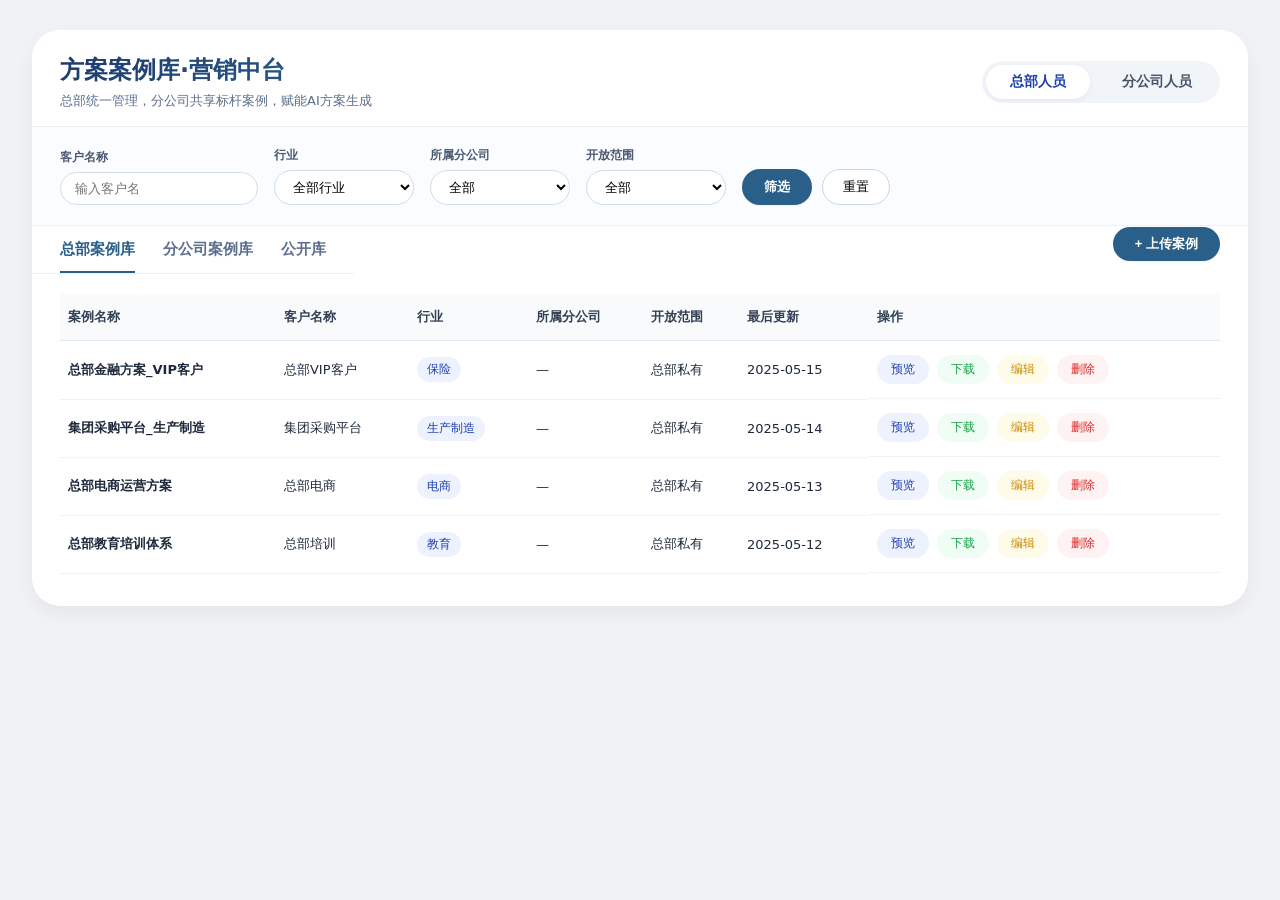
==== prototypes/AnLiKu.html @ 11ce0bb9 "Add files via upload" ====
<!DOCTYPE html>
<html lang="zh-CN">
<head>
    <meta charset="UTF-8">
    <meta name="viewport" content="width=device-width, initial-scale=1.0, user-scalable=no">
    <title>云商通 · 案例库管理后台</title>
    <style>
        * {
            margin: 0;
            padding: 0;
            box-sizing: border-box;
        }

        body {
            background: #f0f2f6;
            font-family: 'Inter', system-ui, -apple-system, 'Segoe UI', Roboto, sans-serif;
            padding: 30px 32px;
            color: #1e293b;
        }

        /* 主容器 */
        .case-container {
            max-width: 1600px;
            margin: 0 auto;
            background: white;
            border-radius: 28px;
            box-shadow: 0 8px 20px rgba(0,0,0,0.05);
            overflow: hidden;
        }

        /* 头部 */
        .header {
            padding: 24px 28px 16px 28px;
            border-bottom: 1px solid #e9edf2;
            display: flex;
            justify-content: space-between;
            align-items: center;
            flex-wrap: wrap;
            gap: 16px;
            background: #ffffff;
        }

        .title-section h1 {
            font-size: 24px;
            font-weight: 700;
            background: linear-gradient(135deg, #1f3a6b, #2a5f8a);
            background-clip: text;
            -webkit-background-clip: text;
            color: transparent;
        }
        .title-section p {
            font-size: 13px;
            color: #5b6e8c;
            margin-top: 6px;
        }

        /* 角色切换 */
        .role-switch {
            background: #f1f5f9;
            border-radius: 60px;
            padding: 4px;
            display: flex;
            gap: 8px;
        }
        .role-btn {
            border: none;
            background: transparent;
            padding: 8px 24px;
            border-radius: 40px;
            font-weight: 600;
            font-size: 14px;
            cursor: pointer;
            transition: 0.2s;
            color: #475569;
        }
        .role-btn.active {
            background: white;
            color: #1e40af;
            box-shadow: 0 2px 6px rgba(0,0,0,0.05);
        }

        /* 筛选栏 */
        .filter-bar {
            padding: 20px 28px;
            background: #fafcff;
            border-bottom: 1px solid #eef2f8;
            display: flex;
            flex-wrap: wrap;
            gap: 16px;
            align-items: flex-end;
        }
        .filter-group {
            display: flex;
            flex-direction: column;
            gap: 6px;
            min-width: 140px;
        }
        .filter-group label {
            font-size: 12px;
            font-weight: 600;
            color: #4a5a72;
        }
        select, input, .filter-group .mock-select {
            background: white;
            border: 1px solid #cfdde6;
            border-radius: 20px;
            padding: 8px 14px;
            font-size: 13px;
            outline: none;
            cursor: pointer;
        }
        .btn-primary {
            background: #2a5f8a;
            border: none;
            border-radius: 40px;
            padding: 8px 22px;
            color: white;
            font-weight: 600;
            font-size: 13px;
            cursor: pointer;
            transition: 0.2s;
            box-shadow: 0 1px 2px rgba(0,0,0,0.05);
        }
        .btn-primary:hover {
            background: #1f4a6e;
        }
        .btn-outline {
            background: white;
            border: 1px solid #cbd5e1;
            border-radius: 40px;
            padding: 8px 20px;
            font-weight: 500;
            cursor: pointer;
        }

        /* 操作按钮样式 */
        .action-buttons {
            display: flex;
            gap: 8px;
            flex-wrap: wrap;
        }
        .action-btn {
            padding: 6px 14px;
            border-radius: 16px;
            font-size: 12px;
            font-weight: 500;
            border: none;
            cursor: pointer;
            transition: 0.15s;
        }
        .action-btn-preview {
            background: #eef2ff;
            color: #1e40af;
        }
        .action-btn-preview:hover {
            background: #e0e7ff;
        }
        .action-btn-download {
            background: #f0fdf4;
            color: #16a34a;
        }
        .action-btn-download:hover {
            background: #dcfce7;
        }
        .action-btn-edit {
            background: #fefce8;
            color: #ca8a04;
        }
        .action-btn-edit:hover {
            background: #fef9c3;
        }
        .action-btn-delete {
            background: #fef2f2;
            color: #dc2626;
        }
        .action-btn-delete:hover {
            background: #fee2e2;
        }

        /* 库标签导航 */
        .library-tabs {
            padding: 0 28px;
            display: flex;
            gap: 28px;
            border-bottom: 1px solid #eef2f8;
            background: white;
        }
        .lib-tab {
            padding: 14px 0 12px;
            font-weight: 600;
            font-size: 15px;
            color: #5d6f8f;
            cursor: pointer;
            border-bottom: 2px solid transparent;
        }
        .lib-tab.active {
            color: #2a5f8a;
            border-bottom-color: #2a5f8a;
        }

        /* 分公司多选下拉sheet (简化的下拉面板) */
        .branch-multiselect {
            position: relative;
            min-width: 180px;
        }
        .branch-dropdown-btn {
            background: white;
            border: 1px solid #cfdde6;
            border-radius: 20px;
            padding: 8px 12px;
            display: flex;
            justify-content: space-between;
            align-items: center;
            cursor: pointer;
            font-size: 13px;
        }
        .branch-panel {
            position: absolute;
            top: 42px;
            left: 0;
            background: white;
            border: 1px solid #e2e8f0;
            border-radius: 16px;
            box-shadow: 0 8px 20px rgba(0,0,0,0.1);
            width: 200px;
            z-index: 100;
            display: none;
            padding: 12px;
        }
        .branch-panel.show {
            display: block;
        }
        .branch-option {
            display: flex;
            align-items: center;
            gap: 8px;
            margin-bottom: 10px;
            font-size: 13px;
        }

        /* 案例表格 */
        .case-table-wrapper {
            padding: 20px 28px 32px;
            overflow-x: auto;
        }
        table {
            width: 100%;
            border-collapse: collapse;
            font-size: 13px;
        }
        th {
            text-align: left;
            padding: 14px 8px;
            background: #f8fafc;
            color: #334155;
            font-weight: 600;
            border-bottom: 1px solid #e2e8f0;
        }
        td {
            padding: 14px 8px;
            border-bottom: 1px solid #f0f2f5;
            vertical-align: middle;
        }
        .case-name {
            font-weight: 600;
            color: #1e293b;
        }
        .tag {
            background: #eef2ff;
            color: #1e40af;
            border-radius: 20px;
            padding: 4px 10px;
            font-size: 12px;
            display: inline-block;
            white-space: nowrap;
        }
        .action-icons button {
            background: none;
            border: none;
            cursor: pointer;
            margin-right: 12px;
            font-size: 18px;
            transition: 0.1s;
        }
        .upload-overwrite {
            color: #2c6e2c;
        }
        .empty-row {
            text-align: center;
            padding: 40px;
            color: #8ba0bc;
        }

        /* 模态框 (上传/编辑案例) */
        .modal {
            position: fixed;
            top: 0;
            left: 0;
            width: 100%;
            height: 100%;
            background: rgba(0,0,0,0.4);
            backdrop-filter: blur(3px);
            display: flex;
            align-items: center;
            justify-content: center;
            z-index: 1000;
            visibility: hidden;
            opacity: 0;
            transition: 0.2s;
        }
        .modal.show {
            visibility: visible;
            opacity: 1;
        }
        .modal-content {
            background: white;
            width: 540px;
            max-width: 90%;
            border-radius: 32px;
            padding: 28px 30px;
            box-shadow: 0 30px 40px rgba(0,0,0,0.2);
        }
        .modal-content h3 {
            font-size: 22px;
            margin-bottom: 20px;
        }
        .form-row {
            margin-bottom: 20px;
        }
        .form-row label {
            display: block;
            font-weight: 600;
            margin-bottom: 6px;
            font-size: 13px;
        }
        .form-row input, .form-row select, .form-row textarea {
            width: 100%;
            padding: 10px 14px;
            border: 1px solid #cfdde6;
            border-radius: 24px;
            font-size: 14px;
        }
        .radio-group {
            display: flex;
            gap: 20px;
            margin-top: 6px;
        }
        .modal-buttons {
            display: flex;
            gap: 12px;
            justify-content: flex-end;
            margin-top: 24px;
        }
        .file-info {
            font-size: 12px;
            color: #4b6b8f;
            margin-top: 6px;
        }
    </style>
</head>
<body>
<div class="case-container">
    <!-- 头部 & 角色切换 -->
    <div class="header">
        <div class="title-section">
            <h1>方案案例库·营销中台</h1>
            <p>总部统一管理，分公司共享标杆案例，赋能AI方案生成</p>
        </div>
        <div class="role-switch" id="roleSwitch">
            <button class="role-btn active" data-role="headquarters">总部人员</button>
            <button class="role-btn" data-role="branch">分公司人员</button>
        </div>
    </div>

    <!-- 筛选栏 -->
    <div class="filter-bar">
        <div class="filter-group">
            <label>客户名称</label>
            <input type="text" id="filterCustomer" placeholder="输入客户名" autocomplete="off">
        </div>
        <div class="filter-group">
            <label>行业</label>
            <select id="filterIndustry">
                <option value="">全部行业</option>
                <option value="生产制造">生产制造</option>
                <option value="商超百购">商超百购</option>
                <option value="电商">电商</option>
                <option value="零售">零售</option>
                <option value="餐饮">餐饮</option>
                <option value="保险">保险</option>
                <option value="教育">教育</option>
                <option value="自助设备">自助设备</option>
                <option value="其他">其他</option>
            </select>
        </div>
        <div class="filter-group">
            <label>所属分公司</label>
            <select id="filterBranch">
                <option value="">全部</option>
                <option>江苏分公司</option><option>浙江分公司</option><option>广东分公司</option><option>北京分公司</option>
            </select>
        </div>
        <div class="filter-group">
            <label>开放范围</label>
            <select id="filterScope">
                <option value="">全部</option>
                <option>总部私有</option><option>分公司私有</option><option>公开库</option>
            </select>
        </div>
        <div style="display: flex; gap: 10px;">
            <button class="btn-primary" id="searchBtn">筛选</button>
            <button class="btn-outline" id="resetFilterBtn">重置</button>
        </div>
    </div>

    <!-- 库选项卡 + 上传按钮 -->
    <div style="display: flex; justify-content: space-between; align-items: center; padding-right: 28px;">
        <div class="library-tabs" id="libraryTabs">
            <div class="lib-tab active" id="headquartersLibTab" data-lib="headquarters_lib">总部案例库</div>
            <div class="lib-tab" id="branchLibTab" data-lib="branch_lib">分公司案例库</div>
            <div class="lib-tab" id="publicLibTab" data-lib="public_lib">公开库</div>
        </div>
        <button class="btn-primary" id="uploadCaseBtn" style="margin-bottom: 12px;">+ 上传案例</button>
    </div>

    <!-- 分公司多选快捷指示器 (仅当选择分公司库时显示) -->
    <div id="branchSelectorWrapper" style="padding: 0 28px 10px 28px; display: none;">
        <div class="branch-multiselect">
            <div class="branch-dropdown-btn" id="branchDropdownBtn">选择分公司 (多选) ▼</div>
            <div class="branch-panel" id="branchPanel">
                <div class="branch-option"><input type="checkbox" value="江苏分公司"> 江苏分公司</div>
                <div class="branch-option"><input type="checkbox" value="浙江分公司"> 浙江分公司</div>
                <div class="branch-option"><input type="checkbox" value="广东分公司"> 广东分公司</div>
                <div class="branch-option"><input type="checkbox" value="北京分公司"> 北京分公司</div>
                <button id="confirmBranchSelect" style="margin-top: 8px; width:100%; background:#eef2ff; border:none; border-radius:20px; padding:6px;">确定</button>
            </div>
        </div>
    </div>

    <!-- 案例表格 -->
    <div class="case-table-wrapper">
        <table id="caseTable">
            <thead>
            <tr><th>案例名称</th><th>客户名称</th><th>行业</th><th>所属分公司</th><th>开放范围</th><th>最后更新</th><th>操作</th></tr>
            </thead>
            <tbody id="caseTableBody">
            <tr><td colspan="7" class="empty-row">加载案例数据...</td></tr>
            </tbody>
        </table>
    </div>
</div>

<!-- 上传/编辑模态框 -->
<div id="caseModal" class="modal">
    <div class="modal-content">
        <h3 id="modalTitle">上传新案例</h3>
        <div class="form-row">
            <label>选择案例文件 (PPT/PDF/DOC)</label>
            <input type="file" id="caseFile" accept=".pptx,.pdf,.docx">
            <div class="file-info" id="fileStatus">未选择文件</div>
        </div>
        <div class="form-row"><label>客户名称 *</label><input id="caseCustomer" placeholder="例: 百步印社"></div>
        <div class="form-row"><label>行业 *</label><select id="caseIndustry"><option value="生产制造">生产制造</option><option value="商超百购">商超百购</option><option value="电商">电商</option><option value="零售">零售</option><option value="餐饮">餐饮</option><option value="保险">保险</option><option value="教育">教育</option><option value="自助设备">自助设备</option><option value="其他">其他</option></select></div>
        <div class="form-row"><label>开放范围</label>
            <div class="radio-group" id="scopeRadioGroup"><label><input type="radio" name="scope" value="headquarters_private"> 总部私有</label><label><input type="radio" name="scope" value="branch_private"> 分公司私有</label><label><input type="radio" name="scope" value="public"> 公开库</label></div>
        </div>
        <div class="form-row" id="branchField" style="display:none;"><label>所属分公司</label><select id="caseBranch"><option value="">总部(无分公司)</option><option>江苏分公司</option><option>浙江分公司</option><option>广东分公司</option><option>北京分公司</option></select></div>
        <div class="form-row" id="branchScopeHint" style="font-size:12px; color:#a85555; display:none;">* 分公司私有需选择具体分公司</div>
        <div class="modal-buttons"><button class="btn-outline" id="closeModalBtn">取消</button><button class="btn-primary" id="saveCaseBtn">保存案例</button></div>
    </div>
</div>

<script>
    // ---------- 模拟案例库数据 ----------
    let cases = [
        // 总部私有案例
        { id: "c1", name: "总部金融方案_VIP客户", customer: "总部VIP客户", industry: "保险", branch: "", scope: "headquarters_private", fileRef: "file1", updated: "2025-05-15" },
        { id: "c2", name: "集团采购平台_生产制造", customer: "集团采购平台", industry: "生产制造", branch: "", scope: "headquarters_private", fileRef: "file2", updated: "2025-05-14" },
        { id: "c3", name: "总部电商运营方案", customer: "总部电商", industry: "电商", branch: "", scope: "headquarters_private", fileRef: "file3", updated: "2025-05-13" },
        { id: "c4", name: "总部教育培训体系", customer: "总部培训", industry: "教育", branch: "", scope: "headquarters_private", fileRef: "file4", updated: "2025-05-12" },
        
        // 江苏分公司私有案例
        { id: "c5", name: "百步印社_自助设备", customer: "百步印社", industry: "自助设备", branch: "江苏分公司", scope: "branch_private", fileRef: "file5", updated: "2025-05-10" },
        { id: "c6", name: "南京美食城_餐饮", customer: "南京美食城", industry: "餐饮", branch: "江苏分公司", scope: "branch_private", fileRef: "file6", updated: "2025-05-09" },
        { id: "c7", name: "苏州超市连锁_商超百购", customer: "苏州超市连锁", industry: "商超百购", branch: "江苏分公司", scope: "branch_private", fileRef: "file7", updated: "2025-05-08" },
        
        // 浙江分公司私有案例
        { id: "c8", name: "拉布布菜市场_餐饮", customer: "拉布布菜市场", industry: "餐饮", branch: "浙江分公司", scope: "branch_private", fileRef: "file8", updated: "2025-05-07" },
        { id: "c9", name: "杭州新零售体验店", customer: "杭州新零售", industry: "零售", branch: "浙江分公司", scope: "branch_private", fileRef: "file9", updated: "2025-05-06" },
        { id: "c10", name: "宁波电商产业园", customer: "宁波电商园", industry: "电商", branch: "浙江分公司", scope: "branch_private", fileRef: "file10", updated: "2025-05-05" },
        
        // 广东分公司私有案例
        { id: "c11", name: "深圳科技孵化器_其他", customer: "深圳孵化器", industry: "其他", branch: "广东分公司", scope: "branch_private", fileRef: "file11", updated: "2025-05-11" },
        { id: "c12", name: "广州连锁便利店", customer: "广州便利店", industry: "零售", branch: "广东分公司", scope: "branch_private", fileRef: "file12", updated: "2025-05-10" },
        
        // 北京分公司私有案例
        { id: "c13", name: "北京教育培训机构", customer: "北京教育", industry: "教育", branch: "北京分公司", scope: "branch_private", fileRef: "file13", updated: "2025-05-14" },
        { id: "c14", name: "北京保险代理公司", customer: "北京保险", industry: "保险", branch: "北京分公司", scope: "branch_private", fileRef: "file14", updated: "2025-05-13" },
        
        // 公开库案例
        { id: "c15", name: "王力云店_零售", customer: "王力云店", industry: "零售", branch: "", scope: "public", fileRef: "file15", updated: "2025-05-08" },
        { id: "c16", name: "智橙便利店_零售", customer: "智橙便利店", industry: "零售", branch: "广东分公司", scope: "public", fileRef: "file16", updated: "2025-05-14" },
        { id: "c17", name: "全国餐饮连锁方案", customer: "全国餐饮", industry: "餐饮", branch: "", scope: "public", fileRef: "file17", updated: "2025-05-12" },
        { id: "c18", name: "通用商超解决方案", customer: "通用商超", industry: "商超百购", branch: "", scope: "public", fileRef: "file18", updated: "2025-05-11" },
        { id: "c19", name: "电商平台通用方案", customer: "电商平台", industry: "电商", branch: "", scope: "public", fileRef: "file19", updated: "2025-05-09" },
        { id: "c20", name: "自助设备标准方案", customer: "自助设备", industry: "自助设备", branch: "", scope: "public", fileRef: "file20", updated: "2025-05-07" }
    ];
    let currentRole = "headquarters";   // headquarters / branch
    let currentLib = "headquarters_lib"; // headquarters_lib, branch_lib, public_lib
    let selectedBranches = [];  // 分公司多选 (仅当库视图为分公司库时使用)

    // 辅助: 判断案例在当前角色+库+筛选条件下是否可见
    function isCaseVisible(c) {
        // 根据当前选中的库类型 (总部库/分公司库/公开库)
        if (currentLib === "headquarters_lib") {
            if (c.scope !== "headquarters_private") return false;
            // 总部人员可以看到总部私有案例；分公司人员看总部私有需额外？总部私有仅总部可见
            if (currentRole !== "headquarters") return false;
        }
        else if (currentLib === "branch_lib") {
            if (c.scope !== "branch_private") return false;
            // 如果是总部人员查看分公司库：展示所有 branch_private 案例；
            // 如果是分公司人员查看分公司库：仅显示所属分公司匹配且branch_private案例
            if (currentRole === "branch") {
                // 模拟当前登录分公司为江苏分公司（demo演示固定为江苏）
                const userBranch = "江苏分公司";
                if (c.branch !== userBranch) return false;
            } else {
                // 总部人员查看分公司库时，还要通过多选分公司筛选
                if (selectedBranches.length > 0 && !selectedBranches.includes(c.branch)) return false;
            }
        }
        else if (currentLib === "public_lib") {
            if (c.scope !== "public") return false;
        }
        // 额外的筛选条件
        const filterCustomer = document.getElementById('filterCustomer').value.trim().toLowerCase();
        if (filterCustomer && !c.customer.toLowerCase().includes(filterCustomer)) return false;
        const industryFilter = document.getElementById('filterIndustry').value;
        if (industryFilter && c.industry !== industryFilter) return false;
        const branchFilter = document.getElementById('filterBranch').value;
        if (branchFilter && c.branch !== branchFilter) return false;
        const scopeFilter = document.getElementById('filterScope').value;
        if (scopeFilter === "总部私有" && c.scope !== "headquarters_private") return false;
        if (scopeFilter === "分公司私有" && c.scope !== "branch_private") return false;
        if (scopeFilter === "公开库" && c.scope !== "public") return false;
        return true;
    }

    function renderTable() {
        const filtered = cases.filter(isCaseVisible);
        const tbody = document.getElementById('caseTableBody');
        if (filtered.length === 0) {
            tbody.innerHTML = '<tr><td colspan="7" class="empty-row">暂无案例，请点击【上传案例】添加</td></tr>';
            return;
        }
        tbody.innerHTML = filtered.map(c => {
            const isHeadquarters = currentRole === 'headquarters';
            const canEditDelete = isHeadquarters || (currentLib === 'branch_lib');
            const actions = canEditDelete ? `
                <button class="action-btn action-btn-preview" data-id="${c.id}" onclick="previewCase('${c.id}')">预览</button>
                <button class="action-btn action-btn-download" data-id="${c.id}" onclick="downloadCase('${c.id}')">下载</button>
                <button class="action-btn action-btn-edit" data-id="${c.id}" onclick="openEditCase('${c.id}')">编辑</button>
                <button class="action-btn action-btn-delete" data-id="${c.id}" onclick="deleteCase('${c.id}')">删除</button>
            ` : `
                <button class="action-btn action-btn-preview" data-id="${c.id}" onclick="previewCase('${c.id}')">预览</button>
                <button class="action-btn action-btn-download" data-id="${c.id}" onclick="downloadCase('${c.id}')">下载</button>
            `;
            return `
                <tr>
                    <td class="case-name">${escapeHtml(c.name)}</td>
                    <td>${escapeHtml(c.customer)}</td>
                    <td><span class="tag">${c.industry}</span></td>
                    <td>${c.branch || '—'}</td>
                    <td>${c.scope === 'headquarters_private' ? '总部私有' : (c.scope === 'branch_private' ? '分公司私有' : '公开库')}</td>
                    <td>${c.updated}</td>
                    <td class="action-buttons">${actions}</td>
                </tr>
            `;
        }).join('');
    }

    function escapeHtml(str) { if(!str) return ''; return str.replace(/[&<>]/g, function(m){ if(m==='&') return '&amp;'; if(m==='<') return '&lt;'; if(m==='>') return '&gt;'; return m;});}

    // 预览案例
    function previewCase(id) {
        const c = cases.find(ca => ca.id === id);
        if(c) {
            alert(`预览案例：${c.name}\n\n客户：${c.customer}\n行业：${c.industry}\n开放范围：${c.scope === 'headquarters_private' ? '总部私有' : (c.scope === 'branch_private' ? '分公司私有' : '公开库')}`);
        }
    }

    // 下载案例
    function downloadCase(id) {
        const c = cases.find(ca => ca.id === id);
        if(c) {
            const blob = new Blob([`【案例文件】\n名称：${c.name}\n客户：${c.customer}\n行业：${c.industry}\n所属分公司：${c.branch || '总部'}\n开放范围：${c.scope === 'headquarters_private' ? '总部私有' : (c.scope === 'branch_private' ? '分公司私有' : '公开库')}\n最后更新：${c.updated}`], {type: "application/octet-stream"});
            const url = URL.createObjectURL(blob);
            const a = document.createElement('a');
            a.href = url;
            a.download = `${c.name}.txt`;
            document.body.appendChild(a);
            a.click();
            document.body.removeChild(a);
            URL.revokeObjectURL(url);
            alert(`正在下载：${c.name}`);
        }
    }

    // 删除案例
    function deleteCase(id) {
        if(confirm('确定要删除这个案例吗？')) {
            const idx = cases.findIndex(c => c.id === id);
            if(idx !== -1) {
                cases.splice(idx, 1);
                renderTable();
                alert('案例已删除');
            }
        }
    }

    // 上传/编辑模态逻辑
    let currentEditId = null;
    function openUploadModal(editId = null) {
        currentEditId = editId;
        const modal = document.getElementById('caseModal');
        const title = document.getElementById('modalTitle');
        const scopeRadioGroup = document.getElementById('scopeRadioGroup');
        const branchField = document.getElementById('branchField');
        const branchScopeHint = document.getElementById('branchScopeHint');
        
        // 根据角色设置权限
        if(currentRole === 'branch') {
            // 分公司人员：隐藏总部私有选项和所属分公司字段
            scopeRadioGroup.querySelectorAll('input[name="scope"]').forEach(rad => {
                if(rad.value === 'headquarters_private') {
                    rad.parentElement.style.display = 'none';
                } else {
                    rad.parentElement.style.display = '';
                }
            });
            branchField.style.display = 'none';
            branchScopeHint.style.display = 'none';
        } else {
            // 总部人员：显示所有选项，默认隐藏所属分公司
            scopeRadioGroup.querySelectorAll('input[name="scope"]').forEach(rad => {
                rad.parentElement.style.display = '';
            });
            branchField.style.display = 'none';
            branchScopeHint.style.display = 'none';
        }
        
        if(editId) {
            const c = cases.find(ca => ca.id === editId);
            if(c) {
                title.innerText = '编辑案例 / 覆盖文件';
                document.getElementById('caseCustomer').value = c.customer;
                document.getElementById('caseIndustry').value = c.industry;
                document.getElementById('caseBranch').value = c.branch || '';
                const scopeRad = document.querySelector(`input[name="scope"][value="${c.scope}"]`);
                if(scopeRad) scopeRad.checked = true;
                document.getElementById('fileStatus').innerText = '已存在文件，可选重新上传覆盖';
                document.getElementById('caseFile').value = '';
                
                // 编辑时如果是分公司私有，显示所属分公司字段（仅总部）
                if(currentRole === 'headquarters' && c.scope === 'branch_private') {
                    branchField.style.display = '';
                    branchScopeHint.style.display = 'block';
                }
            }
        } else {
            title.innerText = '上传新案例';
            document.getElementById('caseCustomer').value = '';
            document.getElementById('caseIndustry').value = '餐饮';
            document.getElementById('caseBranch').value = '';
            document.querySelector(`input[name="scope"][value="headquarters_private"]`).checked = true;
            document.getElementById('caseFile').value = '';
            document.getElementById('fileStatus').innerText = '未选择文件';
        }
        modal.classList.add('show');
    }
    function closeModal() { document.getElementById('caseModal').classList.remove('show'); currentEditId = null; }
    function saveCase() {
        const customer = document.getElementById('caseCustomer').value.trim();
        const industry = document.getElementById('caseIndustry').value;
        const branchVal = document.getElementById('caseBranch').value;
        const scope = document.querySelector('input[name="scope"]:checked')?.value;
        if(!customer || !scope) { alert('请填写完整信息'); return; }
        const fileInput = document.getElementById('caseFile');
        let fileMsg = fileInput.files.length ? fileInput.files[0].name : null;
        if(currentEditId){
            const idx = cases.findIndex(c => c.id === currentEditId);
            if(idx !== -1){
                cases[idx].customer = customer;
                cases[idx].industry = industry;
                cases[idx].branch = branchVal === '' ? '' : branchVal;
                cases[idx].scope = scope;
                cases[idx].updated = new Date().toISOString().slice(0,10);
                if(fileMsg) cases[idx].fileRef = fileMsg;
                cases[idx].name = `${customer}_${industry}`;
            }
        } else {
            const newId = 'c' + Date.now();
            const newName = `${customer}_${industry}`;
            cases.push({
                id: newId, name: newName, customer, industry, branch: branchVal || '', scope,
                fileRef: fileMsg || 'demo.ppt', updated: new Date().toISOString().slice(0,10)
            });
        }
        renderTable();
        closeModal();
    }
    function openEditCase(id) { openUploadModal(id); }
    function openOverwriteCase(id) { openUploadModal(id); }  // 覆盖也是编辑

    // 初始化角色/库交互
    function setRole(role) {
        currentRole = role;
        document.querySelectorAll('.role-btn').forEach(btn => {
            if(btn.dataset.role === role) btn.classList.add('active');
            else btn.classList.remove('active');
        });
        // 隐藏/显示总部案例库标签
        const headquartersTab = document.getElementById('headquartersLibTab');
        if(role === 'branch') {
            // 分公司人员隐藏总部案例库
            headquartersTab.style.display = 'none';
            // 默认显示分公司案例库
            currentLib = "branch_lib";
        } else {
            // 总部人员显示总部案例库
            headquartersTab.style.display = '';
            currentLib = "headquarters_lib";
        }
        highlightLibTab();
        updateBranchSelectorVisibility();
        renderTable();
    }
    function setLibrary(lib) {
        currentLib = lib;
        highlightLibTab();
        updateBranchSelectorVisibility();
        renderTable();
    }
    function highlightLibTab() {
        document.querySelectorAll('.lib-tab').forEach(tab => {
            if(tab.dataset.lib === currentLib) tab.classList.add('active');
            else tab.classList.remove('active');
        });
    }
    function updateBranchSelectorVisibility() {
        const wrapper = document.getElementById('branchSelectorWrapper');
        if(currentLib === 'branch_lib' && currentRole === 'headquarters') {
            wrapper.style.display = 'block';
        } else {
            wrapper.style.display = 'none';
        }
        if(currentLib !== 'branch_lib') selectedBranches = [];
    }
    // 多选分公司面板
    document.getElementById('branchDropdownBtn')?.addEventListener('click', () => {
        document.getElementById('branchPanel').classList.toggle('show');
    });
    document.getElementById('confirmBranchSelect')?.addEventListener('click', () => {
        const checkboxes = document.querySelectorAll('#branchPanel input[type="checkbox"]');
        selectedBranches = Array.from(checkboxes).filter(cb => cb.checked).map(cb => cb.value);
        document.getElementById('branchPanel').classList.remove('show');
        renderTable();
    });
    document.addEventListener('click', function(e) {
        const panel = document.getElementById('branchPanel');
        if(panel && !panel.contains(e.target) && e.target.id !== 'branchDropdownBtn') panel.classList.remove('show');
    });
    // 筛选重置
    document.getElementById('resetFilterBtn')?.addEventListener('click', () => {
        document.getElementById('filterCustomer').value = '';
        document.getElementById('filterIndustry').value = '';
        document.getElementById('filterBranch').value = '';
        document.getElementById('filterScope').value = '';
        renderTable();
    });
    document.getElementById('searchBtn')?.addEventListener('click', () => renderTable());
    document.getElementById('uploadCaseBtn')?.addEventListener('click', () => openUploadModal(null));
    document.getElementById('closeModalBtn')?.addEventListener('click', closeModal);
    document.getElementById('saveCaseBtn')?.addEventListener('click', saveCase);
    // 监听角色切换
    document.querySelectorAll('.role-btn').forEach(btn => {
        btn.addEventListener('click', (e) => setRole(btn.dataset.role));
    });
    document.querySelectorAll('.lib-tab').forEach(tab => {
        tab.addEventListener('click', () => setLibrary(tab.dataset.lib));
    });
    // 检查分公司私有时分公司必选提示，并显示所属分公司字段（仅总部人员）
    document.querySelectorAll('input[name="scope"]').forEach(radio => {
        radio.addEventListener('change', () => {
            const hint = document.getElementById('branchScopeHint');
            const branchField = document.getElementById('branchField');
            const isBranchPrivate = document.querySelector('input[name="scope"]:checked')?.value === 'branch_private';
            
            if(currentRole === 'headquarters') {
                // 总部人员：选择分公司私有时显示所属分公司字段
                if(isBranchPrivate) {
                    hint.style.display = 'block';
                    branchField.style.display = '';
                } else {
                    hint.style.display = 'none';
                    branchField.style.display = 'none';
                }
            } else {
                // 分公司人员：始终隐藏所属分公司字段
                hint.style.display = 'none';
                branchField.style.display = 'none';
            }
        });
    });
    // 初始渲染
    setRole('headquarters');
    setLibrary('headquarters_lib');
</script>
</body>
</html>
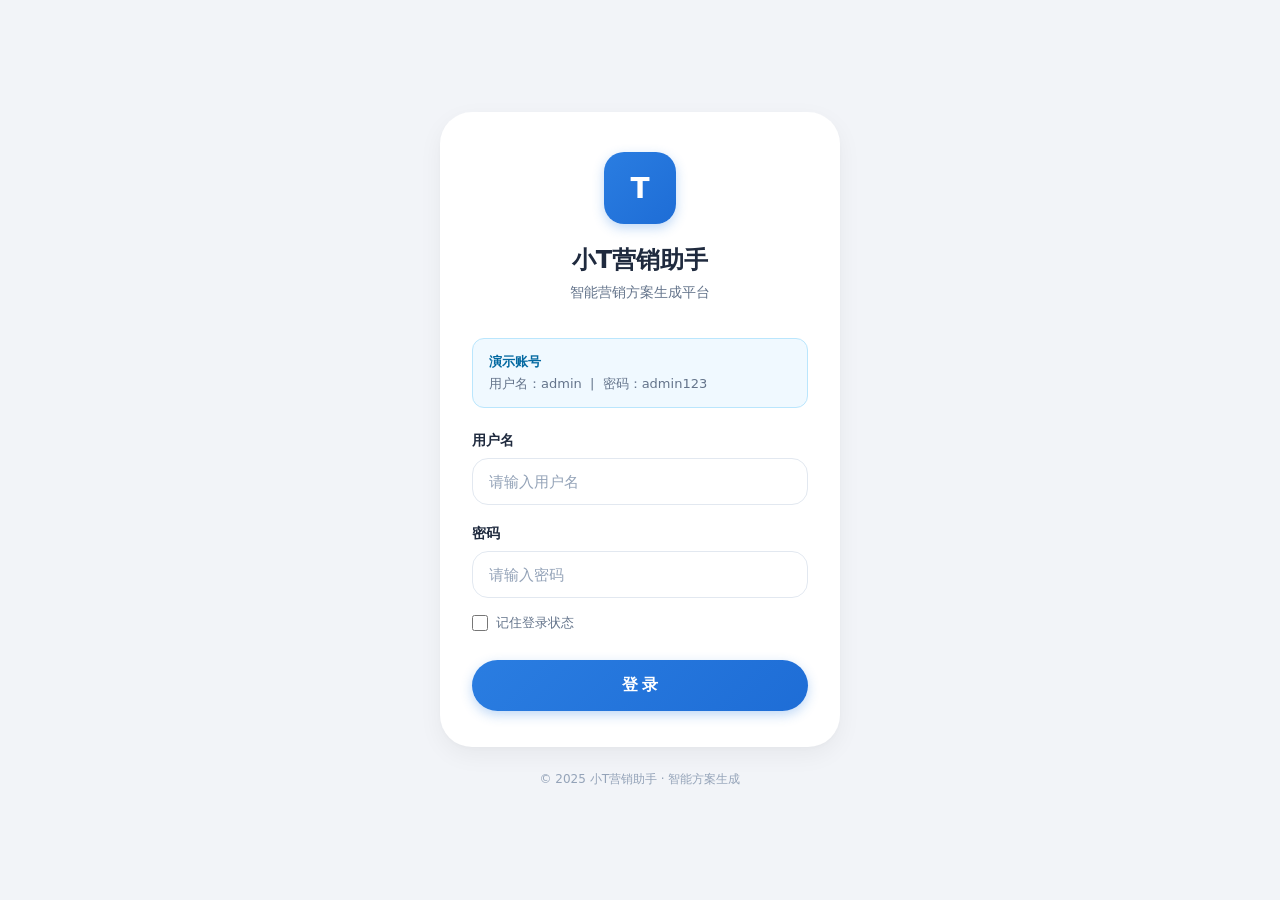
==== commit d33fe9f0: "Add files via upload" ====
--- a/prototypes/AnLiKu.html
+++ b/prototypes/AnLiKu.html
@@ -471,6 +471,12 @@
 </div>
 
 <script>
+    // ---------- 登录验证 ----------
+    const isLoggedIn = localStorage.getItem('t_marketing_logged_in');
+    if (isLoggedIn !== 'true') {
+        window.location.href = 'login.html';
+    }
+
     // ---------- 模拟案例库数据 ----------
     let cases = [
         // 总部私有案例
